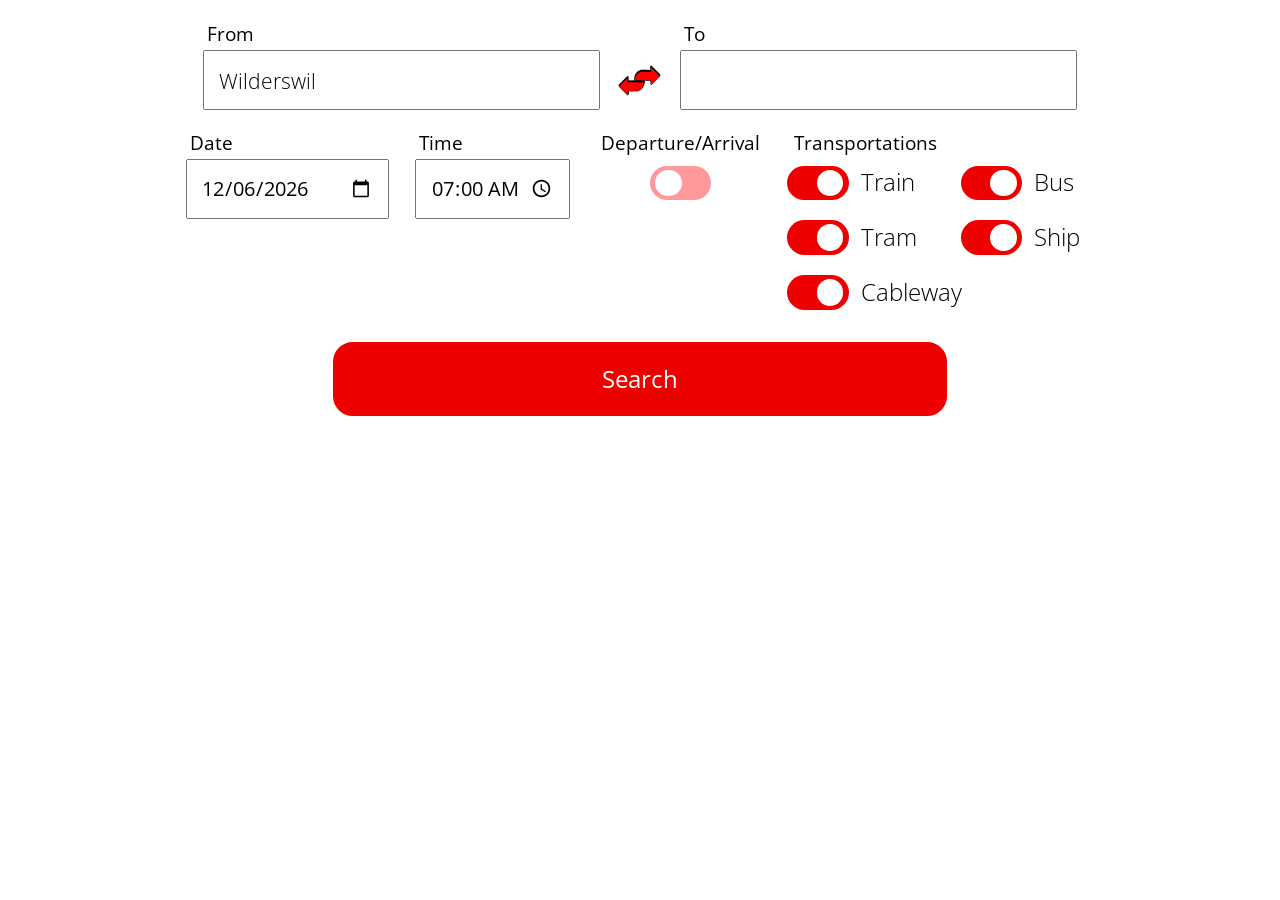
==== index.html @ b6e047d8 "Add reverse button" ====
<!DOCTYPE html>
<html>
  <head>
    <meta charset="UTF-8">
    <title>Swiss Planner</title>
    <link rel="stylesheet" href="style.css?version=9">
    <link rel="shortcut icon" type="image/x-icon" href="favicon.ico">
    <link href="https://fonts.googleapis.com/css?family=Open+Sans" rel="stylesheet">
  </head>
  <body>
    <form autocomplete="off">
      <table class="locations">
        <tr>
          <th class="header">From</th>
          <th class="header"></th>
          <th class="header">To</th>
        </tr>
        <tr>
          <td><input type="search" class="location" id="from" size="28"></input></td>
          <td><img src="reverse.png" id="reverse"></img></td>
          <td><input type="search" class="location" id="to" size="28"></input></td>
        </tr>
        <tr><td class="optionFrom"></td><td></td><td class="optionTo"></td></tr>
        <tr><td class="optionFrom"></td><td></td><td class="optionTo"></td></tr>
        <tr><td class="optionFrom"></td><td></td><td class="optionTo"></td></tr>
        <tr><td class="optionFrom"></td><td></td><td class="optionTo"></td></tr>
        <tr><td class="optionFrom"></td><td></td><td class="optionTo"></td></tr>
        <tr><td class="optionFrom"></td><td></td><td class="optionTo"></td></tr>
        <tr><td class="optionFrom"></td><td></td><td class="optionTo"></td></tr>
        <tr><td class="optionFrom"></td><td></td><td class="optionTo"></td></tr>
        <tr><td class="optionFrom"></td><td></td><td class="optionTo"></td></tr>
        <tr><td class="optionFrom"></td><td></td><td class="optionTo"></td></tr>
      </table>
      <table class="parameter">
        <tr>
          <th class="header">Date</th>
          <th class="header">Time</th>
          <th class="header">Departure/Arrival</th>
          <th class="header" id="transportations" colspan="3">Transportations</td>
        </tr>
        <tr>
          <td valign="top" rowspan="3"><input class="datetime" type="date" id="date"></input></td>
          <td valign="top" rowspan="3"><input class="datetime" type="time" id="time"></input></td>
          <td class="isArrivalTime" align="center">
            <label class="switch">
              <input type="checkbox" id="isArrivalTime">
              <span class="slider round"></span>
            </label>
          </td>
          <td class="checkbox">
            <label class="switch">
              <input type="checkbox" id="train" checked>
              <span class="slider round">
                <span class="transportation">Train</span>
              </span>
            </label>
          </td>
          <td class="checkbox">
            <label class="switch">
              <input type="checkbox" id="bus" checked>
              <span class="slider round">
                <span class="transportation">Bus</span>
              </span>
            </label>
          </td>
        </tr>
        <tr>
          <td></td>
          <td class="checkbox">
            <label class="switch">
              <input type="checkbox" id="tram" checked>
              <span class="slider round">
                <span class="transportation">Tram</span>
              </span>
            </label>
          </td>
          <td class="checkbox">
            <label class="switch">
              <input type="checkbox" id="ship" checked>
              <span class="slider round">
                <span class="transportation">Ship</span>
              </span>
            </label>
          </td>
        </tr>
        <tr>
          <td></td>
          <td class="checkbox">
            <label class="switch">
              <input type="checkbox" id="cableway" checked>
              <span class="slider round">
                <span class="transportation">Cableway</span>
              </span>
            </label>
          </td>
        </tr>
      </table>
      <button class="search" type="button">Search</button>
    </form>
    <table class="connection">
      <tr>
        <th class="connection"></th>
        <th class="connection">Departure</th>
        <th class="connection">Arrival</th>
        <th class="connection">Duration</th>
        <th class="connection">Transfers</th>
        <th class="connection"></th>
      </tr>
      <tr class="connection" id="connection1">
        <td class="connectionFromTo"></td>
        <td class="connectionDeparture"></td>
        <td class="connectionArrival"></td>
        <td class="connectionDuration"></td>
        <td class="connectionTransfers"></td>
        <td class="connectionProducts"></td>
      </tr>
      <tr class="connection" id="connection2">
        <td class="connectionFromTo"></td>
        <td class="connectionDeparture"></td>
        <td class="connectionArrival"></td>
        <td class="connectionDuration"></td>
        <td class="connectionTransfers"></td>
        <td class="connectionProducts"></td>
      </tr>
      <tr class="connection" id="connection3">
        <td class="connectionFromTo"></td>
        <td class="connectionDeparture"></td>
        <td class="connectionArrival"></td>
        <td class="connectionDuration"></td>
        <td class="connectionTransfers"></td>
        <td class="connectionProducts"></td>
      </tr>
      <tr class="connection" id="connection4">
        <td class="connectionFromTo"></td>
        <td class="connectionDeparture"></td>
        <td class="connectionArrival"></td>
        <td class="connectionDuration"></td>
        <td class="connectionTransfers"></td>
        <td class="connectionProducts"></td>
      </tr>
      <tr class="connection" id="connection5">
        <td class="connectionFromTo"></td>
        <td class="connectionDeparture"></td>
        <td class="connectionArrival"></td>
        <td class="connectionDuration"></td>
        <td class="connectionTransfers"></td>
        <td class="connectionProducts"></td>
      </tr>
    </table>
    <div class="loader"></div>
  </body>
  <script src="script.js"></script>
</html>
---- style.css ----
* {
  font-family: -apple-system, "Open Sans", sans-serif;
}

button:focus {
  outline: 0;
}

button.search {
  cursor: pointer;
  background-color: #e00;
  border: 2pt solid #e00;
  border-radius: 15pt;
  color: white;
  margin: 14pt;
  padding: 14pt 200pt;
  text-align: center;
  text-decoration: none;
  display: block;
  font-size: 18pt;
  margin-left: auto;
  margin-right: auto;
}

table, th, td {
  margin-left: auto;
  margin-right: auto;
  border-spacing: 0pt;
  border-collapse: collapse;
  #border: 1pt solid black;
}

th.connection {
  font-size: 14pt;
  font-weight: 300;
  height: 30pt;
  padding: 0pt 10pt;
}

td.connectionFromTo, td.connectionDeparture, td.connectionArrival, td.connectionDuration, td.connectionTransfers, td.connectionProducts {
  padding: 5pt 20pt;
  text-align: center;
  font-size: 14pt;
  height: 60pt;
  background-color: #eee;
  border-top: 3pt solid white;
  border-bottom: 3pt solid white;
}

td.connectionFromTo, td.connectionProducts {
  text-align: left;
}

td.connectionFromTo {
  min-width: 200pt;
}

td.connectionDeparture, td.connectionArrival, td.connectionDuration, td.connectionTransfers {
  width: 40pt;
}

td.connectionProducts {
  width: 120pt;
}

td.section {
  padding: 5pt 20pt;
  font-size: 14pt;
  height: 60pt;
  background-color: #fff;
  border-bottom: 1pt solid #ddd;
  text-align: center;
}

td.section.walk {
  padding: 5pt 20pt;
  font-size: 12pt;
  height: 30pt;
  background-color: #f6f6f6;
  border-bottom: 0pt;
  text-align: left;
}

td.section.left {
  padding: 5pt 20pt;
  font-size: 14pt;
  height: 60pt;
  background-color: #fff;
  border-bottom: 1pt solid #ddd;
  text-align: left;
}

table.connection {
  display: none;
}

th.header, td.header {
  font-size: 14pt;
  text-align: left;
  padding-top: 10pt;
  padding-left: 13pt;
  padding-bottom: 3pt;
  font-weight: 400;
}

td.isArrivalTime {
  padding-left: 13pt;
}

td.optionFrom, td.optionTo {
  font-size: 17pt;
}

td.optionFrom > span.sl-keyword, td.optionTo > span.sl-keyword {
  font-size: 17pt;
  font-weight: 600;
}

td.checkbox {
  padding: 5pt 10pt;
  width: 110pt;
}

td {
  padding: 0pt;
}

span.direction {
  font-size: 12pt;
}

span.transportation {
  padding-top: 10pt;
  padding-left: 55pt;
  padding-right: 20pt;
  font-size: 18pt;
  font-weight: 300;
}

input.location {
  margin: 0pt 10pt 5pt 10pt;
  font-size: 16pt;
  padding: 10pt;
  font-weight: 300;
}

input.datetime {
  margin: 0pt 10pt 5pt 10pt;
  font-size: 15pt;
  padding: 10pt;
  font-weight: 400;
}

#reverse {
  padding: 0pt 10pt;
  width: 20pt;
  height: 30pt;
  transform: rotate(225deg);
  -ms-transform: rotate(225deg);
  -moz-transform: rotate(225deg);
  -webkit-transform: rotate(225deg);
  -o-transform: rotate(225deg);
}

#transportations {
  padding-left: 25pt;
}

/* The switch - the box around the slider */
.switch {
  position: relative;
  display: block;
  width: 46pt;
  height: 26pt;
  margin: 0pt 10pt 5pt 10pt;
}

/* Hide default HTML checkbox */
.switch input {
  opacity: 0;
  width: 0;
  height: 0;
}

/* The slider */
.slider {
  position: absolute;
  cursor: pointer;
  top: 0;
  left: 0;
  right: 0;
  bottom: 0;
  background-color: #f99;
  -webkit-transition: .4s;
  transition: .4s;
}

.slider:before {
  position: absolute;
  content: "";
  height: 20pt;
  width: 20pt;
  left: 4pt;
  bottom: 3pt;
  background-color: white;
  -webkit-transition: .4s;
  transition: .4s;
}

input:checked + .slider {
  background-color: #e00;
}

input:checked + .slider:before {
  -webkit-transform: translateX(18pt);
  -ms-transform: translateX(18pt);
  transform: translateX(18pt);
}

/* Rounded sliders */
.slider.round {
  border-radius: 26pt;
}

.slider.round:before {
  border-radius: 50%;
}

.loader {
  border: 16pt solid #eee;
  border-top: 16pt solid #e00;
  border-radius: 50%;
  width: 120pt;
  height: 120pt;
  animation: spin 2s linear infinite;
  margin: 30pt auto;
  display: none;
}

@keyframes spin {
  0% { transform: rotate(0deg); }
  100% { transform: rotate(360deg); }
}
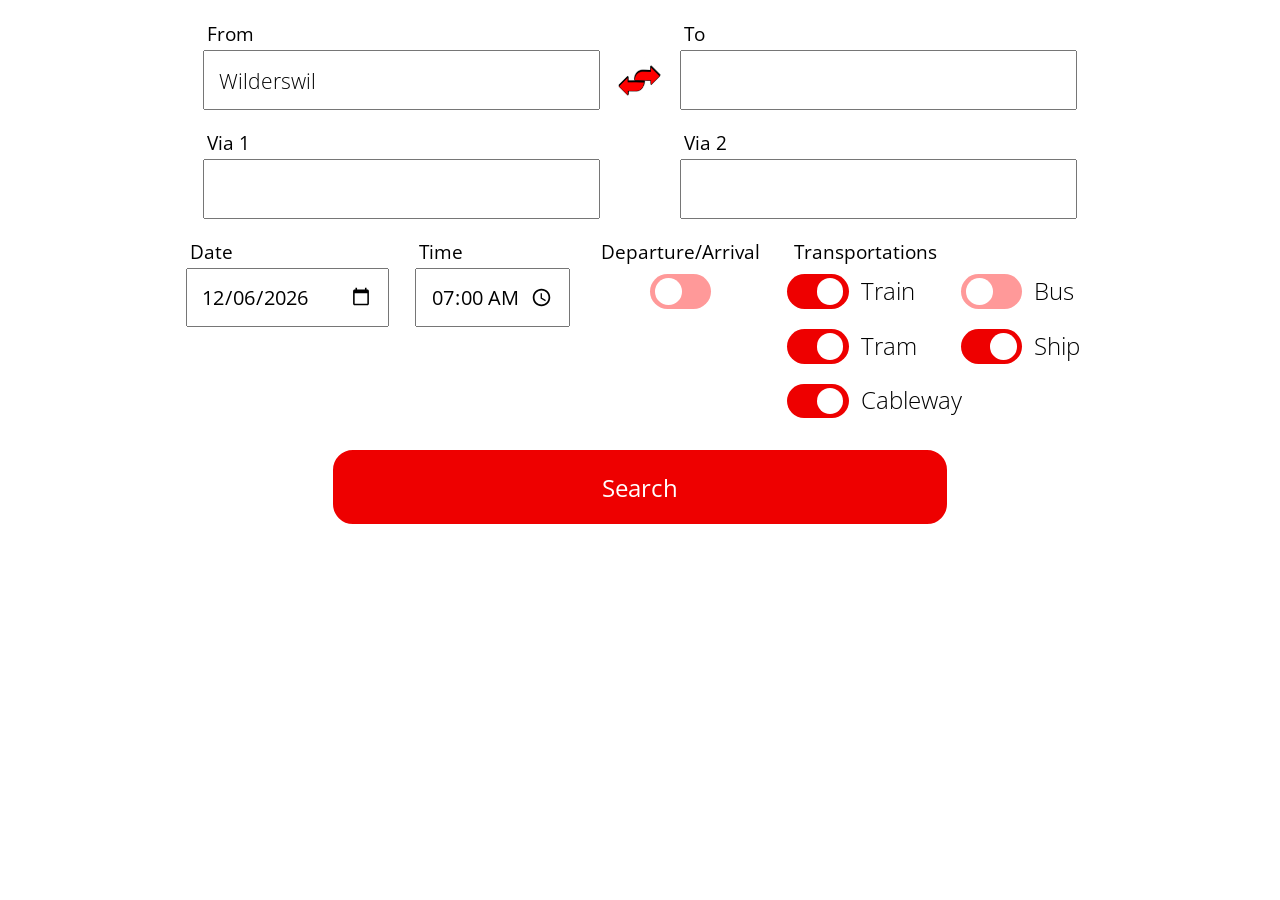
==== commit 0b9d6137: "Add via and arrange files" ====
--- a/index.html
+++ b/index.html
@@ -4,7 +4,7 @@
     <meta charset="UTF-8">
     <title>Swiss Planner</title>
     <link rel="stylesheet" href="style.css?version=9">
-    <link rel="shortcut icon" type="image/x-icon" href="favicon.ico">
+    <link rel="shortcut icon" type="image/x-icon" href="resources/favicon.ico">
     <link href="https://fonts.googleapis.com/css?family=Open+Sans" rel="stylesheet">
   </head>
   <body>
@@ -17,7 +17,7 @@
         </tr>
         <tr>
           <td><input type="search" class="location" id="from" size="28"></input></td>
-          <td><img src="reverse.png" id="reverse"></img></td>
+          <td><img src="resources/reverse.png" id="reverse"></img></td>
           <td><input type="search" class="location" id="to" size="28"></input></td>
         </tr>
         <tr><td class="optionFrom"></td><td></td><td class="optionTo"></td></tr>
@@ -30,6 +30,26 @@
         <tr><td class="optionFrom"></td><td></td><td class="optionTo"></td></tr>
         <tr><td class="optionFrom"></td><td></td><td class="optionTo"></td></tr>
         <tr><td class="optionFrom"></td><td></td><td class="optionTo"></td></tr>
+        <tr class="via">
+          <th class="header">Via 1</th>
+          <th class="header"></th>
+          <th class="header">Via 2</th>
+        </tr>
+        <tr class="via">
+          <td><input type="search" class="location" id="via1" size="28"></input></td>
+          <td></td>
+          <td><input type="search" class="location" id="via2" size="28"></input></td>
+        </tr>
+        <tr><td class="optionVia1"></td><td></td><td class="optionVia2"></td></tr>
+        <tr><td class="optionVia1"></td><td></td><td class="optionVia2"></td></tr>
+        <tr><td class="optionVia1"></td><td></td><td class="optionVia2"></td></tr>
+        <tr><td class="optionVia1"></td><td></td><td class="optionVia2"></td></tr>
+        <tr><td class="optionVia1"></td><td></td><td class="optionVia2"></td></tr>
+        <tr><td class="optionVia1"></td><td></td><td class="optionVia2"></td></tr>
+        <tr><td class="optionVia1"></td><td></td><td class="optionVia2"></td></tr>
+        <tr><td class="optionVia1"></td><td></td><td class="optionVia2"></td></tr>
+        <tr><td class="optionVia1"></td><td></td><td class="optionVia2"></td></tr>
+        <tr><td class="optionVia1"></td><td></td><td class="optionVia2"></td></tr>
       </table>
       <table class="parameter">
         <tr>
@@ -57,7 +77,7 @@
           </td>
           <td class="checkbox">
             <label class="switch">
-              <input type="checkbox" id="bus" checked>
+              <input type="checkbox" id="bus">
               <span class="slider round">
                 <span class="transportation">Bus</span>
               </span>
--- a/style.css
+++ b/style.css
@@ -107,11 +107,11 @@
   padding-left: 13pt;
 }
 
-td.optionFrom, td.optionTo {
+td.optionFrom, td.optionTo, td.optionVia1, td.optionVia2 {
   font-size: 17pt;
 }
 
-td.optionFrom > span.sl-keyword, td.optionTo > span.sl-keyword {
+td.optionFrom > span.sl-keyword, td.optionTo > span.sl-keyword, td.optionVia1 > span.sl-keyword, td.optionVia2 > span.sl-keyword {
   font-size: 17pt;
   font-weight: 600;
 }
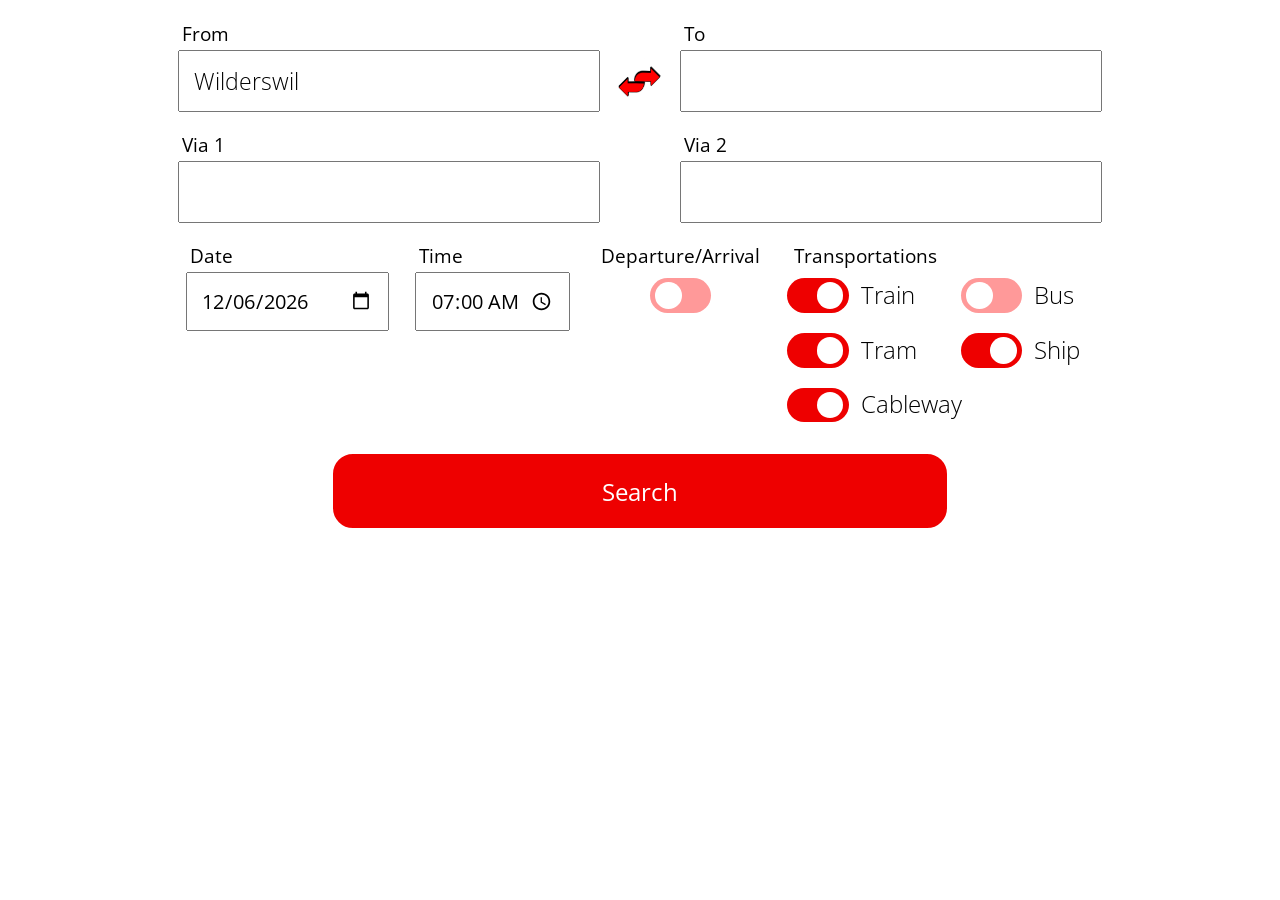
==== commit 4963bdd6: "Increase size of input locations" ====
--- a/index.html
+++ b/index.html
@@ -3,7 +3,7 @@
   <head>
     <meta charset="UTF-8">
     <title>Swiss Planner</title>
-    <link rel="stylesheet" href="style.css?version=9">
+    <link rel="stylesheet" href="style.css?version=10">
     <link rel="shortcut icon" type="image/x-icon" href="resources/favicon.ico">
     <link href="https://fonts.googleapis.com/css?family=Open+Sans" rel="stylesheet">
   </head>
--- a/style.css
+++ b/style.css
@@ -139,7 +139,7 @@
 
 input.location {
   margin: 0pt 10pt 5pt 10pt;
-  font-size: 16pt;
+  font-size: 17pt;
   padding: 10pt;
   font-weight: 300;
 }
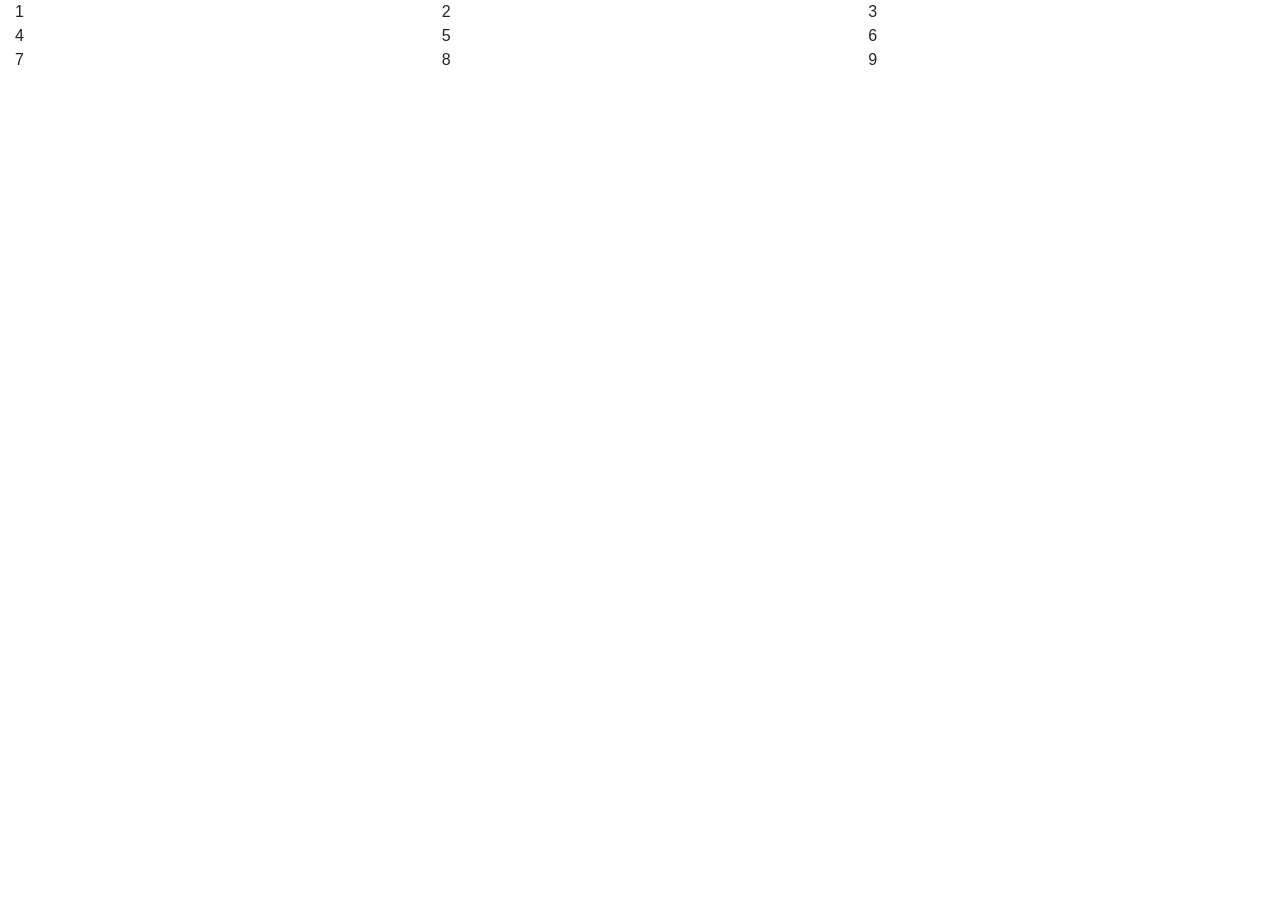
==== commit 12b25756: "Modify style" ====
--- a/index.html
+++ b/index.html
@@ -2,172 +2,26 @@
 <html>
   <head>
     <meta charset="UTF-8">
-    <title>Swiss Planner</title>
-    <link rel="stylesheet" href="style.css?version=10">
-    <link rel="shortcut icon" type="image/x-icon" href="resources/favicon.ico">
+    <title>Korea Nov 2019</title>
+    <link rel="stylesheet" href="https://stackpath.bootstrapcdn.com/bootstrap/4.3.1/css/bootstrap.min.css" integrity="sha384-ggOyR0iXCbMQv3Xipma34MD+dH/1fQ784/j6cY/iJTQUOhcWr7x9JvoRxT2MZw1T" crossorigin="anonymous">
+    <link rel="stylesheet" href="style.css?version=1">
     <link href="https://fonts.googleapis.com/css?family=Open+Sans" rel="stylesheet">
   </head>
   <body>
-    <form autocomplete="off">
-      <table class="locations">
-        <tr>
-          <th class="header">From</th>
-          <th class="header"></th>
-          <th class="header">To</th>
-        </tr>
-        <tr>
-          <td><input type="search" class="location" id="from" size="28"></input></td>
-          <td><img src="resources/reverse.png" id="reverse"></img></td>
-          <td><input type="search" class="location" id="to" size="28"></input></td>
-        </tr>
-        <tr><td class="optionFrom"></td><td></td><td class="optionTo"></td></tr>
-        <tr><td class="optionFrom"></td><td></td><td class="optionTo"></td></tr>
-        <tr><td class="optionFrom"></td><td></td><td class="optionTo"></td></tr>
-        <tr><td class="optionFrom"></td><td></td><td class="optionTo"></td></tr>
-        <tr><td class="optionFrom"></td><td></td><td class="optionTo"></td></tr>
-        <tr><td class="optionFrom"></td><td></td><td class="optionTo"></td></tr>
-        <tr><td class="optionFrom"></td><td></td><td class="optionTo"></td></tr>
-        <tr><td class="optionFrom"></td><td></td><td class="optionTo"></td></tr>
-        <tr><td class="optionFrom"></td><td></td><td class="optionTo"></td></tr>
-        <tr><td class="optionFrom"></td><td></td><td class="optionTo"></td></tr>
-        <tr class="via">
-          <th class="header">Via 1</th>
-          <th class="header"></th>
-          <th class="header">Via 2</th>
-        </tr>
-        <tr class="via">
-          <td><input type="search" class="location" id="via1" size="28"></input></td>
-          <td></td>
-          <td><input type="search" class="location" id="via2" size="28"></input></td>
-        </tr>
-        <tr><td class="optionVia1"></td><td></td><td class="optionVia2"></td></tr>
-        <tr><td class="optionVia1"></td><td></td><td class="optionVia2"></td></tr>
-        <tr><td class="optionVia1"></td><td></td><td class="optionVia2"></td></tr>
-        <tr><td class="optionVia1"></td><td></td><td class="optionVia2"></td></tr>
-        <tr><td class="optionVia1"></td><td></td><td class="optionVia2"></td></tr>
-        <tr><td class="optionVia1"></td><td></td><td class="optionVia2"></td></tr>
-        <tr><td class="optionVia1"></td><td></td><td class="optionVia2"></td></tr>
-        <tr><td class="optionVia1"></td><td></td><td class="optionVia2"></td></tr>
-        <tr><td class="optionVia1"></td><td></td><td class="optionVia2"></td></tr>
-        <tr><td class="optionVia1"></td><td></td><td class="optionVia2"></td></tr>
-      </table>
-      <table class="parameter">
-        <tr>
-          <th class="header">Date</th>
-          <th class="header">Time</th>
-          <th class="header">Departure/Arrival</th>
-          <th class="header" id="transportations" colspan="3">Transportations</td>
-        </tr>
-        <tr>
-          <td valign="top" rowspan="3"><input class="datetime" type="date" id="date"></input></td>
-          <td valign="top" rowspan="3"><input class="datetime" type="time" id="time"></input></td>
-          <td class="isArrivalTime" align="center">
-            <label class="switch">
-              <input type="checkbox" id="isArrivalTime">
-              <span class="slider round"></span>
-            </label>
-          </td>
-          <td class="checkbox">
-            <label class="switch">
-              <input type="checkbox" id="train" checked>
-              <span class="slider round">
-                <span class="transportation">Train</span>
-              </span>
-            </label>
-          </td>
-          <td class="checkbox">
-            <label class="switch">
-              <input type="checkbox" id="bus">
-              <span class="slider round">
-                <span class="transportation">Bus</span>
-              </span>
-            </label>
-          </td>
-        </tr>
-        <tr>
-          <td></td>
-          <td class="checkbox">
-            <label class="switch">
-              <input type="checkbox" id="tram" checked>
-              <span class="slider round">
-                <span class="transportation">Tram</span>
-              </span>
-            </label>
-          </td>
-          <td class="checkbox">
-            <label class="switch">
-              <input type="checkbox" id="ship" checked>
-              <span class="slider round">
-                <span class="transportation">Ship</span>
-              </span>
-            </label>
-          </td>
-        </tr>
-        <tr>
-          <td></td>
-          <td class="checkbox">
-            <label class="switch">
-              <input type="checkbox" id="cableway" checked>
-              <span class="slider round">
-                <span class="transportation">Cableway</span>
-              </span>
-            </label>
-          </td>
-        </tr>
-      </table>
-      <button class="search" type="button">Search</button>
-    </form>
-    <table class="connection">
-      <tr>
-        <th class="connection"></th>
-        <th class="connection">Departure</th>
-        <th class="connection">Arrival</th>
-        <th class="connection">Duration</th>
-        <th class="connection">Transfers</th>
-        <th class="connection"></th>
-      </tr>
-      <tr class="connection" id="connection1">
-        <td class="connectionFromTo"></td>
-        <td class="connectionDeparture"></td>
-        <td class="connectionArrival"></td>
-        <td class="connectionDuration"></td>
-        <td class="connectionTransfers"></td>
-        <td class="connectionProducts"></td>
-      </tr>
-      <tr class="connection" id="connection2">
-        <td class="connectionFromTo"></td>
-        <td class="connectionDeparture"></td>
-        <td class="connectionArrival"></td>
-        <td class="connectionDuration"></td>
-        <td class="connectionTransfers"></td>
-        <td class="connectionProducts"></td>
-      </tr>
-      <tr class="connection" id="connection3">
-        <td class="connectionFromTo"></td>
-        <td class="connectionDeparture"></td>
-        <td class="connectionArrival"></td>
-        <td class="connectionDuration"></td>
-        <td class="connectionTransfers"></td>
-        <td class="connectionProducts"></td>
-      </tr>
-      <tr class="connection" id="connection4">
-        <td class="connectionFromTo"></td>
-        <td class="connectionDeparture"></td>
-        <td class="connectionArrival"></td>
-        <td class="connectionDuration"></td>
-        <td class="connectionTransfers"></td>
-        <td class="connectionProducts"></td>
-      </tr>
-      <tr class="connection" id="connection5">
-        <td class="connectionFromTo"></td>
-        <td class="connectionDeparture"></td>
-        <td class="connectionArrival"></td>
-        <td class="connectionDuration"></td>
-        <td class="connectionTransfers"></td>
-        <td class="connectionProducts"></td>
-      </tr>
-    </table>
-    <div class="loader"></div>
+    <div class="container-fluid">
+      <div class="row align-items-center justify-content-center">
+        <div class="col align-self-center">1</div>
+        <div class="col align-self-center">2</div>
+        <div class="col align-self-center">3</div>
+        <div class="w-100"></div>
+        <div class="col align-self-center">4</div>
+        <div class="col align-self-center">5</div>
+        <div class="col align-self-center">6</div>
+        <div class="w-100"></div>
+        <div class="col align-self-center">7</div>
+        <div class="col align-self-center">8</div>
+        <div class="col align-self-center">9</div>
+      </div>
+    </div>
   </body>
-  <script src="script.js"></script>
-</html>
+</html>
--- a/style.css
+++ b/style.css
@@ -1,243 +1,4 @@
-* {
-  font-family: -apple-system, "Open Sans", sans-serif;
-}
-
-button:focus {
-  outline: 0;
-}
-
-button.search {
-  cursor: pointer;
-  background-color: #e00;
-  border: 2pt solid #e00;
-  border-radius: 15pt;
-  color: white;
-  margin: 14pt;
-  padding: 14pt 200pt;
-  text-align: center;
-  text-decoration: none;
-  display: block;
-  font-size: 18pt;
-  margin-left: auto;
-  margin-right: auto;
-}
-
-table, th, td {
-  margin-left: auto;
-  margin-right: auto;
-  border-spacing: 0pt;
-  border-collapse: collapse;
-  #border: 1pt solid black;
-}
-
-th.connection {
-  font-size: 14pt;
-  font-weight: 300;
-  height: 30pt;
-  padding: 0pt 10pt;
-}
-
-td.connectionFromTo, td.connectionDeparture, td.connectionArrival, td.connectionDuration, td.connectionTransfers, td.connectionProducts {
-  padding: 5pt 20pt;
-  text-align: center;
-  font-size: 14pt;
-  height: 60pt;
-  background-color: #eee;
-  border-top: 3pt solid white;
-  border-bottom: 3pt solid white;
-}
-
-td.connectionFromTo, td.connectionProducts {
-  text-align: left;
-}
-
-td.connectionFromTo {
-  min-width: 200pt;
-}
-
-td.connectionDeparture, td.connectionArrival, td.connectionDuration, td.connectionTransfers {
-  width: 40pt;
-}
-
-td.connectionProducts {
-  width: 120pt;
-}
-
-td.section {
-  padding: 5pt 20pt;
-  font-size: 14pt;
-  height: 60pt;
-  background-color: #fff;
-  border-bottom: 1pt solid #ddd;
-  text-align: center;
-}
-
-td.section.walk {
-  padding: 5pt 20pt;
-  font-size: 12pt;
-  height: 30pt;
-  background-color: #f6f6f6;
-  border-bottom: 0pt;
-  text-align: left;
-}
-
-td.section.left {
-  padding: 5pt 20pt;
-  font-size: 14pt;
-  height: 60pt;
-  background-color: #fff;
-  border-bottom: 1pt solid #ddd;
-  text-align: left;
-}
-
-table.connection {
-  display: none;
-}
-
-th.header, td.header {
-  font-size: 14pt;
-  text-align: left;
-  padding-top: 10pt;
-  padding-left: 13pt;
-  padding-bottom: 3pt;
-  font-weight: 400;
-}
-
-td.isArrivalTime {
-  padding-left: 13pt;
-}
-
-td.optionFrom, td.optionTo, td.optionVia1, td.optionVia2 {
-  font-size: 17pt;
-}
-
-td.optionFrom > span.sl-keyword, td.optionTo > span.sl-keyword, td.optionVia1 > span.sl-keyword, td.optionVia2 > span.sl-keyword {
-  font-size: 17pt;
-  font-weight: 600;
-}
-
-td.checkbox {
-  padding: 5pt 10pt;
-  width: 110pt;
-}
-
-td {
-  padding: 0pt;
-}
-
-span.direction {
-  font-size: 12pt;
-}
-
-span.transportation {
-  padding-top: 10pt;
-  padding-left: 55pt;
-  padding-right: 20pt;
-  font-size: 18pt;
-  font-weight: 300;
-}
-
-input.location {
-  margin: 0pt 10pt 5pt 10pt;
-  font-size: 17pt;
-  padding: 10pt;
-  font-weight: 300;
-}
-
-input.datetime {
-  margin: 0pt 10pt 5pt 10pt;
-  font-size: 15pt;
-  padding: 10pt;
-  font-weight: 400;
-}
-
-#reverse {
-  padding: 0pt 10pt;
-  width: 20pt;
-  height: 30pt;
-  transform: rotate(225deg);
-  -ms-transform: rotate(225deg);
-  -moz-transform: rotate(225deg);
-  -webkit-transform: rotate(225deg);
-  -o-transform: rotate(225deg);
-}
-
-#transportations {
-  padding-left: 25pt;
-}
-
-/* The switch - the box around the slider */
-.switch {
-  position: relative;
-  display: block;
-  width: 46pt;
-  height: 26pt;
-  margin: 0pt 10pt 5pt 10pt;
-}
-
-/* Hide default HTML checkbox */
-.switch input {
-  opacity: 0;
-  width: 0;
-  height: 0;
-}
-
-/* The slider */
-.slider {
-  position: absolute;
-  cursor: pointer;
-  top: 0;
-  left: 0;
-  right: 0;
-  bottom: 0;
-  background-color: #f99;
-  -webkit-transition: .4s;
-  transition: .4s;
-}
-
-.slider:before {
-  position: absolute;
-  content: "";
-  height: 20pt;
-  width: 20pt;
-  left: 4pt;
-  bottom: 3pt;
-  background-color: white;
-  -webkit-transition: .4s;
-  transition: .4s;
-}
-
-input:checked + .slider {
-  background-color: #e00;
-}
-
-input:checked + .slider:before {
-  -webkit-transform: translateX(18pt);
-  -ms-transform: translateX(18pt);
-  transform: translateX(18pt);
-}
-
-/* Rounded sliders */
-.slider.round {
-  border-radius: 26pt;
-}
-
-.slider.round:before {
-  border-radius: 50%;
-}
-
-.loader {
-  border: 16pt solid #eee;
-  border-top: 16pt solid #e00;
-  border-radius: 50%;
-  width: 120pt;
-  height: 120pt;
-  animation: spin 2s linear infinite;
-  margin: 30pt auto;
-  display: none;
-}
-
-@keyframes spin {
-  0% { transform: rotate(0deg); }
-  100% { transform: rotate(360deg); }
+.container-fluid {
+    height: 100vh;
+    overflow: auto;
 }
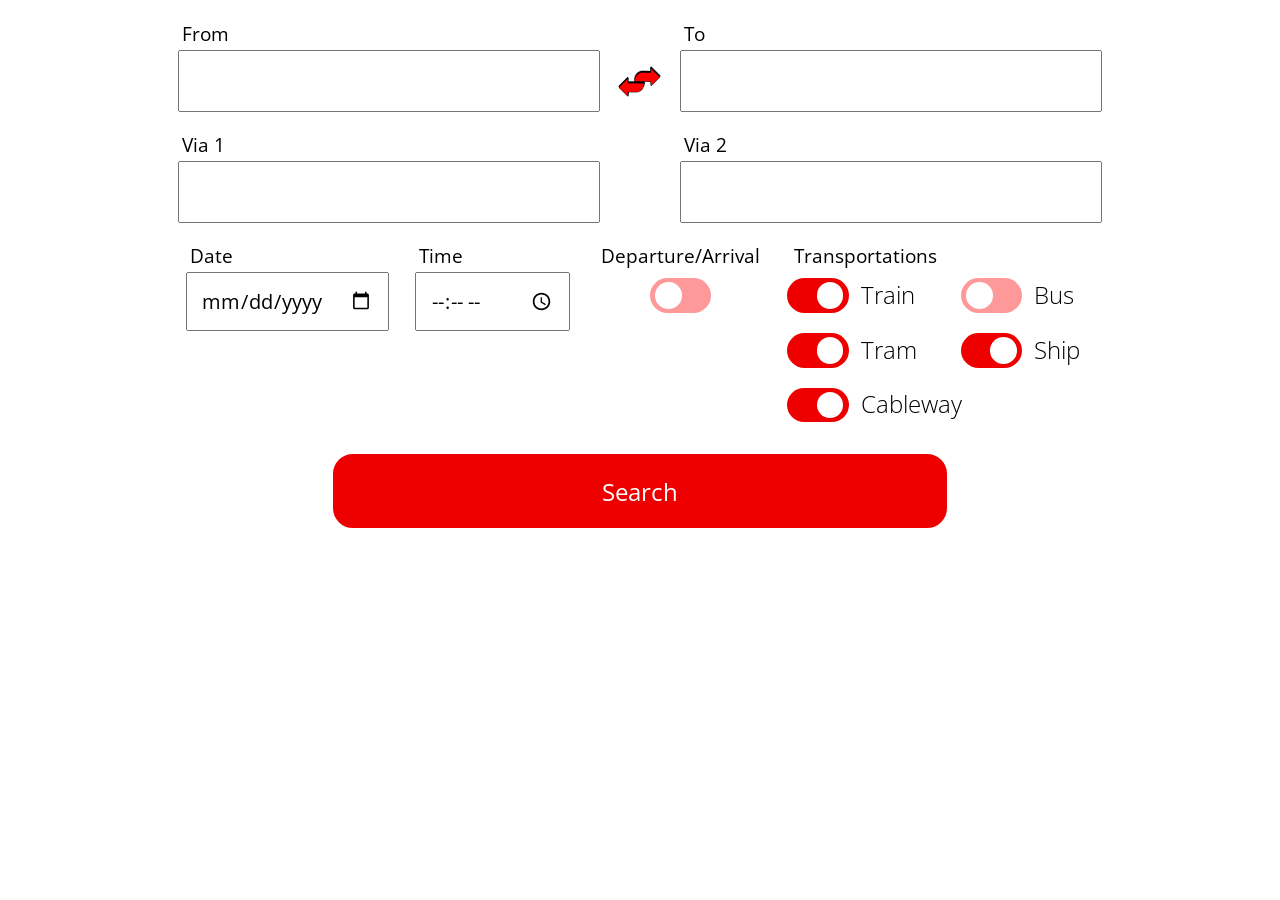
==== commit 91490a54: "Upload correct files" ====
--- a/index.html
+++ b/index.html
@@ -2,26 +2,172 @@
 <html>
   <head>
     <meta charset="UTF-8">
-    <title>Korea Nov 2019</title>
-    <link rel="stylesheet" href="https://stackpath.bootstrapcdn.com/bootstrap/4.3.1/css/bootstrap.min.css" integrity="sha384-ggOyR0iXCbMQv3Xipma34MD+dH/1fQ784/j6cY/iJTQUOhcWr7x9JvoRxT2MZw1T" crossorigin="anonymous">
-    <link rel="stylesheet" href="style.css?version=1">
+    <title>Swiss Planner</title>
+    <link rel="stylesheet" href="style.css?version=11">
+    <link rel="shortcut icon" type="image/x-icon" href="resources/favicon.ico">
     <link href="https://fonts.googleapis.com/css?family=Open+Sans" rel="stylesheet">
   </head>
   <body>
-    <div class="container-fluid">
-      <div class="row align-items-center justify-content-center">
-        <div class="col align-self-center">1</div>
-        <div class="col align-self-center">2</div>
-        <div class="col align-self-center">3</div>
-        <div class="w-100"></div>
-        <div class="col align-self-center">4</div>
-        <div class="col align-self-center">5</div>
-        <div class="col align-self-center">6</div>
-        <div class="w-100"></div>
-        <div class="col align-self-center">7</div>
-        <div class="col align-self-center">8</div>
-        <div class="col align-self-center">9</div>
-      </div>
-    </div>
+    <form autocomplete="off">
+      <table class="locations">
+        <tr>
+          <th class="header">From</th>
+          <th class="header"></th>
+          <th class="header">To</th>
+        </tr>
+        <tr>
+          <td><input type="search" class="location" id="from" size="28"></input></td>
+          <td><img src="resources/reverse.png" id="reverse"></img></td>
+          <td><input type="search" class="location" id="to" size="28"></input></td>
+        </tr>
+        <tr><td class="optionFrom"></td><td></td><td class="optionTo"></td></tr>
+        <tr><td class="optionFrom"></td><td></td><td class="optionTo"></td></tr>
+        <tr><td class="optionFrom"></td><td></td><td class="optionTo"></td></tr>
+        <tr><td class="optionFrom"></td><td></td><td class="optionTo"></td></tr>
+        <tr><td class="optionFrom"></td><td></td><td class="optionTo"></td></tr>
+        <tr><td class="optionFrom"></td><td></td><td class="optionTo"></td></tr>
+        <tr><td class="optionFrom"></td><td></td><td class="optionTo"></td></tr>
+        <tr><td class="optionFrom"></td><td></td><td class="optionTo"></td></tr>
+        <tr><td class="optionFrom"></td><td></td><td class="optionTo"></td></tr>
+        <tr><td class="optionFrom"></td><td></td><td class="optionTo"></td></tr>
+        <tr class="via">
+          <th class="header">Via 1</th>
+          <th class="header"></th>
+          <th class="header">Via 2</th>
+        </tr>
+        <tr class="via">
+          <td><input type="search" class="location" id="via1" size="28"></input></td>
+          <td></td>
+          <td><input type="search" class="location" id="via2" size="28"></input></td>
+        </tr>
+        <tr><td class="optionVia1"></td><td></td><td class="optionVia2"></td></tr>
+        <tr><td class="optionVia1"></td><td></td><td class="optionVia2"></td></tr>
+        <tr><td class="optionVia1"></td><td></td><td class="optionVia2"></td></tr>
+        <tr><td class="optionVia1"></td><td></td><td class="optionVia2"></td></tr>
+        <tr><td class="optionVia1"></td><td></td><td class="optionVia2"></td></tr>
+        <tr><td class="optionVia1"></td><td></td><td class="optionVia2"></td></tr>
+        <tr><td class="optionVia1"></td><td></td><td class="optionVia2"></td></tr>
+        <tr><td class="optionVia1"></td><td></td><td class="optionVia2"></td></tr>
+        <tr><td class="optionVia1"></td><td></td><td class="optionVia2"></td></tr>
+        <tr><td class="optionVia1"></td><td></td><td class="optionVia2"></td></tr>
+      </table>
+      <table class="parameter">
+        <tr>
+          <th class="header">Date</th>
+          <th class="header">Time</th>
+          <th class="header">Departure/Arrival</th>
+          <th class="header" id="transportations" colspan="3">Transportations</td>
+        </tr>
+        <tr>
+          <td valign="top" rowspan="3"><input class="datetime" type="date" id="date"></input></td>
+          <td valign="top" rowspan="3"><input class="datetime" type="time" id="time"></input></td>
+          <td class="isArrivalTime" align="center">
+            <label class="switch">
+              <input type="checkbox" id="isArrivalTime">
+              <span class="slider round"></span>
+            </label>
+          </td>
+          <td class="checkbox">
+            <label class="switch">
+              <input type="checkbox" id="train" checked>
+              <span class="slider round">
+                <span class="transportation">Train</span>
+              </span>
+            </label>
+          </td>
+          <td class="checkbox">
+            <label class="switch">
+              <input type="checkbox" id="bus">
+              <span class="slider round">
+                <span class="transportation">Bus</span>
+              </span>
+            </label>
+          </td>
+        </tr>
+        <tr>
+          <td></td>
+          <td class="checkbox">
+            <label class="switch">
+              <input type="checkbox" id="tram" checked>
+              <span class="slider round">
+                <span class="transportation">Tram</span>
+              </span>
+            </label>
+          </td>
+          <td class="checkbox">
+            <label class="switch">
+              <input type="checkbox" id="ship" checked>
+              <span class="slider round">
+                <span class="transportation">Ship</span>
+              </span>
+            </label>
+          </td>
+        </tr>
+        <tr>
+          <td></td>
+          <td class="checkbox">
+            <label class="switch">
+              <input type="checkbox" id="cableway" checked>
+              <span class="slider round">
+                <span class="transportation">Cableway</span>
+              </span>
+            </label>
+          </td>
+        </tr>
+      </table>
+      <button class="search" type="button">Search</button>
+    </form>
+    <table class="connection">
+      <tr>
+        <th class="connection"></th>
+        <th class="connection">Departure</th>
+        <th class="connection">Arrival</th>
+        <th class="connection">Duration</th>
+        <th class="connection">Transfers</th>
+        <th class="connection"></th>
+      </tr>
+      <tr class="connection" id="connection1">
+        <td class="connectionFromTo"></td>
+        <td class="connectionDeparture"></td>
+        <td class="connectionArrival"></td>
+        <td class="connectionDuration"></td>
+        <td class="connectionTransfers"></td>
+        <td class="connectionProducts"></td>
+      </tr>
+      <tr class="connection" id="connection2">
+        <td class="connectionFromTo"></td>
+        <td class="connectionDeparture"></td>
+        <td class="connectionArrival"></td>
+        <td class="connectionDuration"></td>
+        <td class="connectionTransfers"></td>
+        <td class="connectionProducts"></td>
+      </tr>
+      <tr class="connection" id="connection3">
+        <td class="connectionFromTo"></td>
+        <td class="connectionDeparture"></td>
+        <td class="connectionArrival"></td>
+        <td class="connectionDuration"></td>
+        <td class="connectionTransfers"></td>
+        <td class="connectionProducts"></td>
+      </tr>
+      <tr class="connection" id="connection4">
+        <td class="connectionFromTo"></td>
+        <td class="connectionDeparture"></td>
+        <td class="connectionArrival"></td>
+        <td class="connectionDuration"></td>
+        <td class="connectionTransfers"></td>
+        <td class="connectionProducts"></td>
+      </tr>
+      <tr class="connection" id="connection5">
+        <td class="connectionFromTo"></td>
+        <td class="connectionDeparture"></td>
+        <td class="connectionArrival"></td>
+        <td class="connectionDuration"></td>
+        <td class="connectionTransfers"></td>
+        <td class="connectionProducts"></td>
+      </tr>
+    </table>
+    <div class="loader"></div>
   </body>
-</html>+  <script src="script.js?version=1"></script>
+</html>
--- a/style.css
+++ b/style.css
@@ -1,4 +1,247 @@
-.container-fluid {
-    height: 100vh;
-    overflow: auto;
+* {
+  font-family: -apple-system, "Open Sans", sans-serif;
+}
+
+html {
+  overflow-y: scroll;
+}
+
+button:focus {
+  outline: 0;
+}
+
+button.search {
+  cursor: pointer;
+  background-color: #e00;
+  border: 2pt solid #e00;
+  border-radius: 15pt;
+  color: white;
+  margin: 14pt;
+  padding: 14pt 200pt;
+  text-align: center;
+  text-decoration: none;
+  display: block;
+  font-size: 18pt;
+  margin-left: auto;
+  margin-right: auto;
+}
+
+table, th, td {
+  margin-left: auto;
+  margin-right: auto;
+  border-spacing: 0pt;
+  border-collapse: collapse;
+  #border: 1pt solid black;
+}
+
+th.connection {
+  font-size: 14pt;
+  font-weight: 300;
+  height: 30pt;
+  padding: 0pt 10pt;
+}
+
+td.connectionFromTo, td.connectionDeparture, td.connectionArrival, td.connectionDuration, td.connectionTransfers, td.connectionProducts {
+  padding: 5pt 20pt;
+  text-align: center;
+  font-size: 14pt;
+  height: 60pt;
+  background-color: #eee;
+  border-top: 3pt solid white;
+  border-bottom: 3pt solid white;
+}
+
+td.connectionFromTo, td.connectionProducts {
+  text-align: left;
+}
+
+td.connectionFromTo {
+  min-width: 200pt;
+}
+
+td.connectionDeparture, td.connectionArrival, td.connectionDuration, td.connectionTransfers {
+  width: 40pt;
+}
+
+td.connectionProducts {
+  width: 120pt;
+}
+
+td.section {
+  padding: 5pt 20pt;
+  font-size: 14pt;
+  height: 60pt;
+  background-color: #fff;
+  border-bottom: 1pt solid #ddd;
+  text-align: center;
+}
+
+td.section.walk {
+  padding: 5pt 20pt;
+  font-size: 12pt;
+  height: 30pt;
+  background-color: #f6f6f6;
+  border-bottom: 0pt;
+  text-align: left;
+}
+
+td.section.left {
+  padding: 5pt 20pt;
+  font-size: 14pt;
+  height: 60pt;
+  background-color: #fff;
+  border-bottom: 1pt solid #ddd;
+  text-align: left;
+}
+
+table.connection {
+  display: none;
+}
+
+th.header, td.header {
+  font-size: 14pt;
+  text-align: left;
+  padding-top: 10pt;
+  padding-left: 13pt;
+  padding-bottom: 3pt;
+  font-weight: 400;
+}
+
+td.isArrivalTime {
+  padding-left: 13pt;
+}
+
+td.optionFrom, td.optionTo, td.optionVia1, td.optionVia2 {
+  font-size: 17pt;
+}
+
+td.optionFrom > span.sl-keyword, td.optionTo > span.sl-keyword, td.optionVia1 > span.sl-keyword, td.optionVia2 > span.sl-keyword {
+  font-size: 17pt;
+  font-weight: 600;
+}
+
+td.checkbox {
+  padding: 5pt 10pt;
+  width: 110pt;
+}
+
+td {
+  padding: 0pt;
+}
+
+span.direction {
+  font-size: 12pt;
+}
+
+span.transportation {
+  padding-top: 10pt;
+  padding-left: 55pt;
+  padding-right: 20pt;
+  font-size: 18pt;
+  font-weight: 300;
+}
+
+input.location {
+  margin: 0pt 10pt 5pt 10pt;
+  font-size: 17pt;
+  padding: 10pt;
+  font-weight: 300;
+}
+
+input.datetime {
+  margin: 0pt 10pt 5pt 10pt;
+  font-size: 15pt;
+  padding: 10pt;
+  font-weight: 400;
+}
+
+#reverse {
+  padding: 0pt 10pt;
+  width: 20pt;
+  height: 30pt;
+  transform: rotate(225deg);
+  -ms-transform: rotate(225deg);
+  -moz-transform: rotate(225deg);
+  -webkit-transform: rotate(225deg);
+  -o-transform: rotate(225deg);
+}
+
+#transportations {
+  padding-left: 25pt;
+}
+
+/* The switch - the box around the slider */
+.switch {
+  position: relative;
+  display: block;
+  width: 46pt;
+  height: 26pt;
+  margin: 0pt 10pt 5pt 10pt;
+}
+
+/* Hide default HTML checkbox */
+.switch input {
+  opacity: 0;
+  width: 0;
+  height: 0;
+}
+
+/* The slider */
+.slider {
+  position: absolute;
+  cursor: pointer;
+  top: 0;
+  left: 0;
+  right: 0;
+  bottom: 0;
+  background-color: #f99;
+  -webkit-transition: .4s;
+  transition: .4s;
+}
+
+.slider:before {
+  position: absolute;
+  content: "";
+  height: 20pt;
+  width: 20pt;
+  left: 4pt;
+  bottom: 3pt;
+  background-color: white;
+  -webkit-transition: .4s;
+  transition: .4s;
+}
+
+input:checked + .slider {
+  background-color: #e00;
+}
+
+input:checked + .slider:before {
+  -webkit-transform: translateX(18pt);
+  -ms-transform: translateX(18pt);
+  transform: translateX(18pt);
+}
+
+/* Rounded sliders */
+.slider.round {
+  border-radius: 26pt;
+}
+
+.slider.round:before {
+  border-radius: 50%;
+}
+
+.loader {
+  border: 16pt solid #eee;
+  border-top: 16pt solid #e00;
+  border-radius: 50%;
+  width: 120pt;
+  height: 120pt;
+  animation: spin 2s linear infinite;
+  margin: 30pt auto;
+  display: none;
+}
+
+@keyframes spin {
+  0% { transform: rotate(0deg); }
+  100% { transform: rotate(360deg); }
 }
